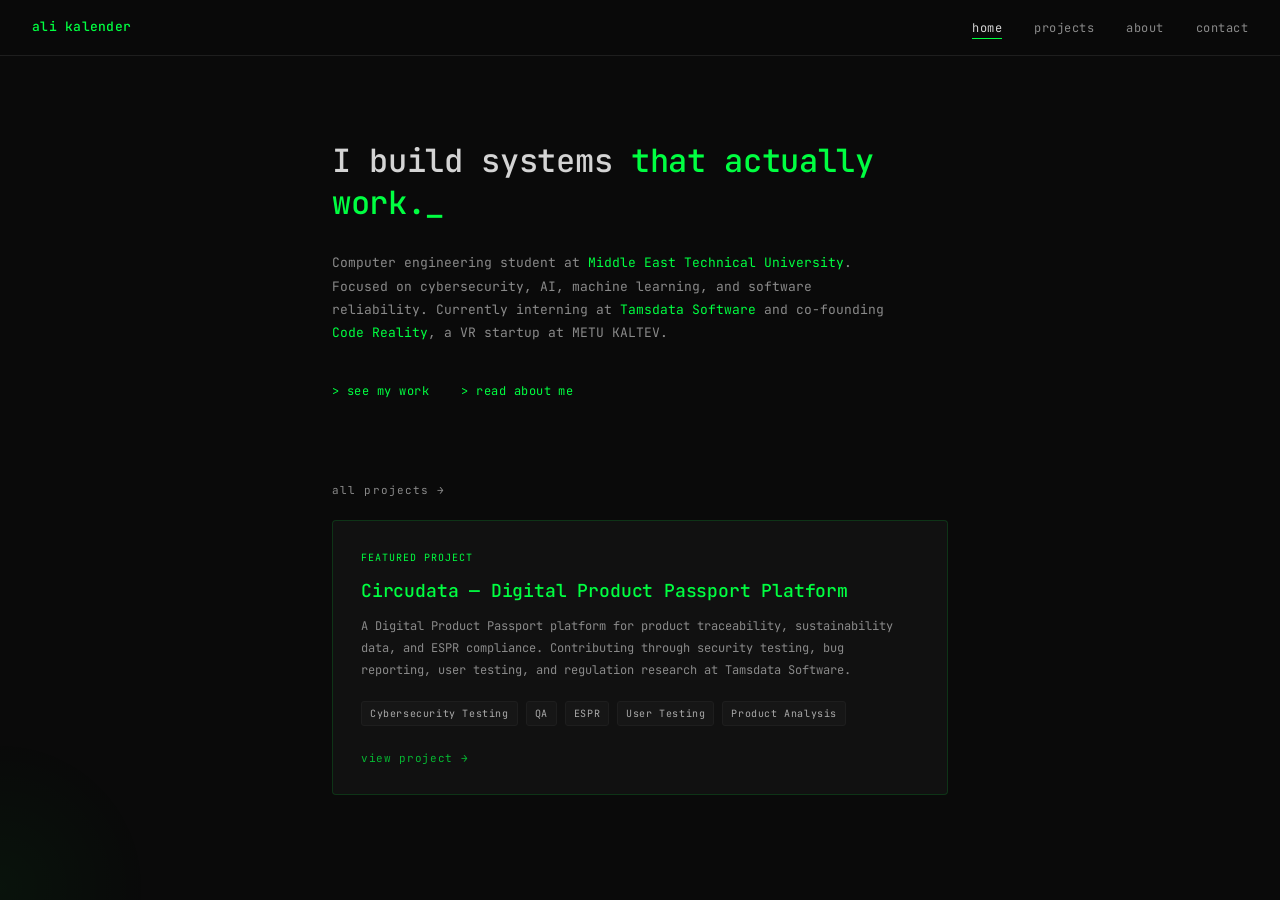
==== index.html @ 363fceae "Initial portfolio website commit Co-Authored-By: Claude Sonnet 4.6 <noreply@anthropic.com>" ====
<!DOCTYPE html>
<html lang="en">
<head>
  <meta charset="UTF-8" />
  <meta name="viewport" content="width=device-width, initial-scale=1.0" />
  <title>Ali Kalender — Cybersecurity & AI Engineer</title>
  <meta name="description" content="METU computer engineering student focused on cybersecurity, AI, and immersive technologies." />
  <meta property="og:title" content="Ali Kalender — Cybersecurity & AI Engineer" />
  <meta property="og:description" content="METU computer engineering student focused on cybersecurity, AI, and immersive technologies." />
  <link rel="preconnect" href="https://fonts.googleapis.com" />
  <link rel="preconnect" href="https://fonts.gstatic.com" crossorigin />
  <link href="https://fonts.googleapis.com/css2?family=JetBrains+Mono:wght@300;400;500;600&display=swap" rel="stylesheet" />
  <link rel="stylesheet" href="styles.css" />
</head>
<body>
  <!-- NAV -->
  <nav class="nav" id="main-nav">
    <a href="index.html" class="nav-logo">ali kalender</a>
    <ul class="nav-links">
      <li><a href="index.html" class="nav-link active" id="nav-home">home</a></li>
      <li><a href="projects.html" class="nav-link" id="nav-projects">projects</a></li>
      <li><a href="about.html" class="nav-link" id="nav-about">about</a></li>
      <li><a href="contact.html" class="nav-link" id="nav-contact">contact</a></li>
    </ul>
    <button class="nav-toggle" id="nav-toggle" aria-label="Toggle navigation">
      <span></span><span></span><span></span>
    </button>
  </nav>

  <!-- HERO -->
  <main class="main">
    <section class="hero" id="hero">
      <h1 class="hero-title">
        I build systems<span class="accent typewriter" id="typewriter"></span>
      </h1>
      <p class="hero-sub">
        Computer engineering student at <span class="accent">Middle East Technical University</span>.
        Focused on cybersecurity, AI, machine learning, and software reliability.
        Currently interning at <span class="accent">Tamsdata Software</span> and
        co-founding <span class="accent">Code Reality</span>, a VR startup at METU KALTEV.
      </p>
      <div class="hero-cta">
        <a href="projects.html" class="cta-link" id="cta-work">&gt; see my work</a>
        <a href="about.html" class="cta-link" id="cta-about">&gt; read about me</a>
      </div>
    </section>

    <!-- FEATURED PROJECT -->
    <section class="featured" id="featured-section">
      <h2 class="section-label">all projects →</h2>
      <a href="projects.html" class="project-card featured-card" id="featured-project">
        <div class="card-tag launching">featured project</div>
        <div class="card-name accent">Circudata — Digital Product Passport Platform</div>
        <p class="card-desc">
          A Digital Product Passport platform for product traceability, sustainability
          data, and ESPR compliance. Contributing through security testing, bug reporting,
          user testing, and regulation research at Tamsdata Software.
        </p>
        <div class="card-tags">
          <span class="tag">Cybersecurity Testing</span>
          <span class="tag">QA</span>
          <span class="tag">ESPR</span>
          <span class="tag">User Testing</span>
          <span class="tag">Product Analysis</span>
        </div>
        <span class="card-cta">view project →</span>
      </a>
    </section>
  </main>

  <script src="app.js"></script>
</body>
</html>
---- styles.css ----
/* ============================================================
   RESET & BASE
   ============================================================ */
*, *::before, *::after {
  box-sizing: border-box;
  margin: 0;
  padding: 0;
}

:root {
  --bg:           #0a0a0a;
  --bg-card:      #111111;
  --bg-card-hover:#141414;
  --border:       #1e1e1e;
  --border-hover: #2a2a2a;
  --text:         #d4d4d4;
  --text-muted:   #8a8a8a;
  --text-dim:     #aaaaaa;
  --accent:       #00FF41;       /* matrix green — was purple */
  --accent-dim:   rgba(0,255,65,.12);
  --accent-glow:  rgba(0,255,65,.25);
  --font:         'JetBrains Mono', 'Courier New', monospace;
}

html {
  scroll-behavior: smooth;
}

body {
  background: var(--bg);
  color: var(--text);
  font-family: var(--font);
  font-size: 14px;
  line-height: 1.7;
  min-height: 100vh;
  -webkit-font-smoothing: antialiased;
}

a {
  color: inherit;
  text-decoration: none;
}

ul { list-style: none; }

/* ============================================================
   SCROLLBAR
   ============================================================ */
::-webkit-scrollbar { width: 6px; }
::-webkit-scrollbar-track { background: var(--bg); }
::-webkit-scrollbar-thumb { background: #222; border-radius: 3px; }
::-webkit-scrollbar-thumb:hover { background: #333; }

/* ============================================================
   SELECTION
   ============================================================ */
::selection {
  background: var(--accent-dim);
  color: var(--accent);
}

/* ============================================================
   NAVIGATION
   ============================================================ */
.nav {
  position: fixed;
  top: 0;
  left: 0;
  right: 0;
  z-index: 100;
  display: flex;
  align-items: center;
  justify-content: space-between;
  padding: 0 2rem;
  height: 56px;
  background: rgba(10,10,10,0.92);
  border-bottom: 1px solid var(--border);
  backdrop-filter: blur(12px);
  -webkit-backdrop-filter: blur(12px);
}

.nav-logo {
  font-size: 13px;
  font-weight: 500;
  color: var(--accent);
  letter-spacing: 0.02em;
  transition: opacity .2s;
}
.nav-logo:hover { opacity: .7; }

.nav-links {
  display: flex;
  gap: 2rem;
}

.nav-link {
  font-size: 12px;
  color: var(--text-muted);
  letter-spacing: 0.04em;
  transition: color .2s;
  position: relative;
}
.nav-link::after {
  content: '';
  position: absolute;
  left: 0; bottom: -3px;
  width: 0; height: 1px;
  background: var(--accent);
  transition: width .25s ease;
}
.nav-link:hover, .nav-link.active {
  color: var(--text);
}
.nav-link.active::after,
.nav-link:hover::after {
  width: 100%;
}

.nav-toggle {
  display: none;
  flex-direction: column;
  gap: 5px;
  background: none;
  border: none;
  cursor: pointer;
  padding: 4px;
}
.nav-toggle span {
  display: block;
  width: 20px;
  height: 1px;
  background: var(--text-muted);
  transition: all .25s;
}

@media (max-width: 640px) {
  .nav-toggle { display: flex; }
  .nav-links {
    display: none;
    position: absolute;
    top: 56px; left: 0; right: 0;
    flex-direction: column;
    gap: 0;
    background: rgba(10,10,10,.97);
    border-bottom: 1px solid var(--border);
    padding: 1rem 2rem;
  }
  .nav-links.open { display: flex; }
  .nav-link { font-size: 13px; padding: .6rem 0; }
}

/* ============================================================
   MAIN LAYOUT
   ============================================================ */
.main {
  max-width: 680px;
  margin: 0 auto;
  padding: 140px 2rem 80px;
}

/* ============================================================
   HERO
   ============================================================ */
.hero {
  margin-bottom: 80px;
}

.hero-title {
  font-size: clamp(22px, 4vw, 32px);
  font-weight: 500;
  color: var(--text);
  line-height: 1.3;
  margin-bottom: 28px;
  letter-spacing: -0.01em;
}

.accent {
  color: var(--accent);
}

/* typewriter cursor */
.typewriter::after {
  content: '_';
  animation: blink .9s step-end infinite;
  color: var(--accent);
}

@keyframes blink {
  0%, 100% { opacity: 1; }
  50%       { opacity: 0; }
}

.hero-sub {
  font-size: 13px;
  color: var(--text-muted);
  line-height: 1.8;
  margin-bottom: 36px;
  max-width: 560px;
}

.hero-cta {
  display: flex;
  gap: 2rem;
  flex-wrap: wrap;
}

.cta-link {
  font-size: 12px;
  color: var(--accent);
  letter-spacing: 0.04em;
  transition: opacity .2s, letter-spacing .2s;
}
.cta-link:hover {
  opacity: .7;
  letter-spacing: 0.08em;
}

/* ============================================================
   SECTION LABEL
   ============================================================ */
.section-label {
  font-size: 11px;
  color: var(--text-muted);
  letter-spacing: 0.1em;
  margin-bottom: 20px;
  font-weight: 400;
}

/* ============================================================
   PROJECT CARDS
   ============================================================ */
.project-card {
  display: block;
  background: var(--bg-card);
  border: 1px solid var(--border);
  border-radius: 4px;
  padding: 28px 28px 24px;
  margin-bottom: 12px;
  transition: border-color .25s, background .25s, transform .2s;
  cursor: pointer;
  position: relative;
  overflow: hidden;
}
.project-card::before {
  content: '';
  position: absolute;
  inset: 0;
  background: linear-gradient(135deg, var(--accent-dim) 0%, transparent 60%);
  opacity: 0;
  transition: opacity .3s;
}
.project-card:hover {
  border-color: var(--border-hover);
  background: var(--bg-card-hover);
  transform: translateY(-2px);
}
.project-card:hover::before {
  opacity: 1;
}

.featured-card {
  border-color: rgba(0,255,65,.15);
}
.featured-card:hover {
  border-color: rgba(0,255,65,.35);
  box-shadow: 0 0 40px rgba(0,255,65,.06);
}

.card-tag {
  font-size: 10px;
  letter-spacing: 0.1em;
  text-transform: uppercase;
  margin-bottom: 10px;
}
.card-tag.launching { color: var(--accent); }

.card-name {
  font-size: 18px;
  font-weight: 500;
  margin-bottom: 10px;
  letter-spacing: -0.01em;
}

.card-desc {
  font-size: 12px;
  color: var(--text-muted);
  line-height: 1.8;
  margin-bottom: 20px;
}

.card-contributions {
  list-style: none;
  display: flex;
  flex-direction: column;
  gap: 5px;
  margin-bottom: 20px;
  padding-left: 2px;
}

.card-contributions li {
  font-size: 11px;
  color: var(--text-dim);
  line-height: 1.6;
  padding-left: 14px;
  position: relative;
  transition: color .2s;
}
.card-contributions li::before {
  content: '—';
  position: absolute;
  left: 0;
  color: var(--accent);
  opacity: .5;
}
.project-card:hover .card-contributions li {
  color: var(--text-muted);
}

.card-tags {
  display: flex;
  flex-wrap: wrap;
  gap: 8px;
  margin-bottom: 20px;
}

.tag {
  font-size: 10px;
  letter-spacing: 0.06em;
  color: var(--text-dim);
  border: 1px solid var(--border);
  border-radius: 3px;
  padding: 3px 8px;
  background: rgba(255,255,255,.02);
  transition: border-color .2s, color .2s;
}
.project-card:hover .tag {
  border-color: rgba(0,255,65,.2);
  color: var(--text);
}

.card-cta {
  font-size: 11px;
  color: var(--accent);
  letter-spacing: 0.06em;
  opacity: .7;
  transition: opacity .2s;
}
.project-card:hover .card-cta { opacity: 1; }

/* ============================================================
   PAGE HEADER (used on sub-pages)
   ============================================================ */
.page-header {
  margin-bottom: 60px;
}
.page-title {
  font-size: clamp(20px, 3.5vw, 28px);
  font-weight: 500;
  color: var(--text);
  margin-bottom: 12px;
  letter-spacing: -0.01em;
}
.page-sub {
  font-size: 12px;
  color: var(--text-muted);
  line-height: 1.8;
}

/* ============================================================
   PROJECTS PAGE
   ============================================================ */
.projects-grid {
  display: flex;
  flex-direction: column;
  gap: 12px;
}

.project-meta {
  font-size: 10px;
  letter-spacing: 0.08em;
  color: var(--text-muted);
  text-transform: uppercase;
  margin-bottom: 8px;
}

/* ============================================================
   ABOUT PAGE
   ============================================================ */
.about-body {
  font-size: 13px;
  color: var(--text-muted);
  line-height: 1.9;
}

.about-body p {
  margin-bottom: 20px;
}

.about-body .highlight {
  color: var(--text);
}

.experience-block {
  margin-bottom: 36px;
}

.exp-header {
  margin-bottom: 16px;
}

.exp-company {
  font-size: 14px;
  font-weight: 500;
  color: var(--text);
  margin-bottom: 2px;
}

.exp-role {
  font-size: 11px;
  color: var(--text-muted);
  letter-spacing: 0.06em;
}

.exp-date {
  font-size: 10px;
  color: var(--text-muted);
  letter-spacing: 0.08em;
  margin-left: auto;
}

.exp-meta {
  display: flex;
  align-items: baseline;
  gap: 1rem;
  margin-bottom: 12px;
}

.exp-list {
  list-style: none;
  display: flex;
  flex-direction: column;
  gap: 6px;
}

.exp-list li {
  font-size: 12px;
  color: var(--text-muted);
  line-height: 1.7;
  padding-left: 14px;
  position: relative;
}
.exp-list li::before {
  content: '—';
  position: absolute;
  left: 0;
  color: var(--accent);
  opacity: .6;
}

.divider {
  height: 1px;
  background: var(--border);
  margin: 40px 0;
}

.education-item {
  margin-bottom: 24px;
}

.edu-school {
  font-size: 13px;
  font-weight: 500;
  color: var(--text);
  margin-bottom: 4px;
}

.edu-degree {
  font-size: 12px;
  color: var(--text-muted);
}

.thesis-label {
  font-size: 11px;
  letter-spacing: 0.08em;
  color: var(--text-muted);
  text-transform: uppercase;
  margin-bottom: 8px;
  margin-top: 28px;
}

.thesis-title {
  font-size: 12px;
  color: var(--text);
  line-height: 1.6;
}

/* ============================================================
   CONTACT PAGE
   ============================================================ */
.contact-list {
  display: flex;
  flex-direction: column;
  gap: 4px;
}

.contact-item {
  display: flex;
  align-items: center;
  justify-content: space-between;
  padding: 16px 20px;
  border: 1px solid var(--border);
  border-radius: 4px;
  background: var(--bg-card);
  transition: border-color .25s, background .25s, transform .15s;
  cursor: pointer;
}
.contact-item:hover {
  border-color: rgba(0,255,65,.25);
  background: var(--bg-card-hover);
  transform: translateX(4px);
}

.contact-platform {
  font-size: 11px;
  letter-spacing: 0.08em;
  color: var(--text-muted);
  text-transform: uppercase;
  min-width: 90px;
}

.contact-handle {
  font-size: 12px;
  color: var(--text);
  flex: 1;
  padding: 0 1rem;
}

.contact-arrow {
  font-size: 12px;
  color: var(--accent);
  opacity: .6;
  transition: opacity .2s, transform .2s;
}
.contact-item:hover .contact-arrow {
  opacity: 1;
  transform: translateX(4px);
}

/* ============================================================
   FADE IN ANIMATION
   ============================================================ */
.fade-in {
  opacity: 0;
  transform: translateY(16px);
  transition: opacity .5s ease, transform .5s ease;
}
.fade-in.visible {
  opacity: 1;
  transform: translateY(0);
}

/* ============================================================
   CURSOR GLOW (subtle)
   ============================================================ */
.cursor-glow {
  position: fixed;
  width: 300px;
  height: 300px;
  border-radius: 50%;
  pointer-events: none;
  background: radial-gradient(circle, rgba(0,255,65,.04) 0%, transparent 70%);
  transform: translate(-50%, -50%);
  transition: left .12s ease, top .12s ease;
  z-index: 0;
}

/* ============================================================
   FOOTER
   ============================================================ */
.footer {
  border-top: 1px solid var(--border);
  padding: 24px 2rem;
  text-align: center;
  font-size: 11px;
  color: var(--text-muted);
  letter-spacing: 0.06em;
}

/* ============================================================
   RESPONSIVE
   ============================================================ */
@media (max-width: 640px) {
  .main { padding: 100px 1.25rem 60px; }
  .project-card { padding: 22px 20px 18px; }
  .contact-item { padding: 14px 16px; }
}
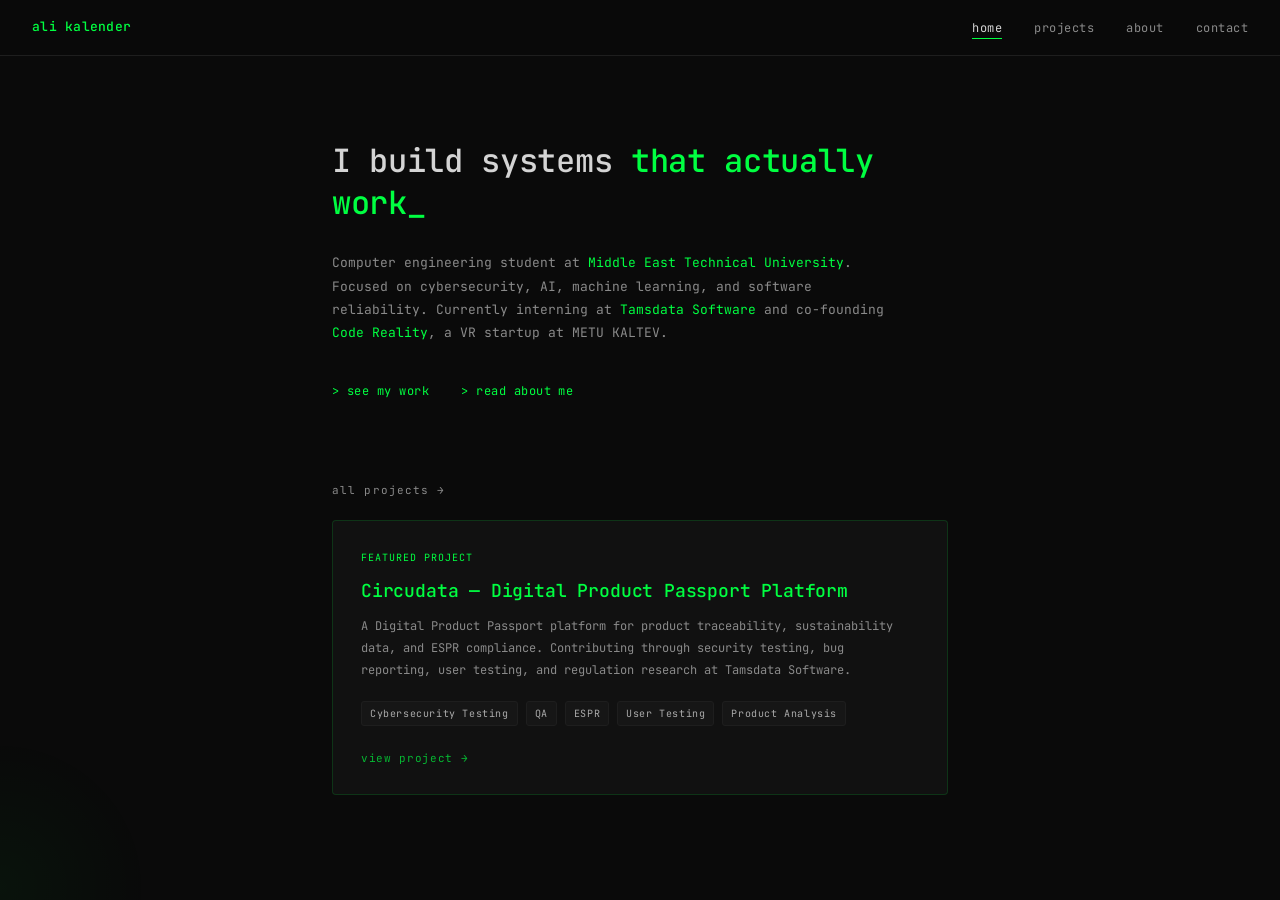
==== commit e24b2336: "Update favicon with custom green 'a' icon" ====
--- a/index.html
+++ b/index.html
@@ -11,6 +11,9 @@
   <link rel="preconnect" href="https://fonts.gstatic.com" crossorigin />
   <link href="https://fonts.googleapis.com/css2?family=JetBrains+Mono:wght@300;400;500;600&display=swap" rel="stylesheet" />
   <link rel="stylesheet" href="styles.css" />
+  <link rel="icon" type="image/png" sizes="512x512" href="favicon.png" />
+  <link rel="icon" type="image/x-icon" href="favicon.ico" />
+  <link rel="apple-touch-icon" sizes="180x180" href="apple-touch-icon.png" />
 </head>
 <body>
   <!-- NAV -->
